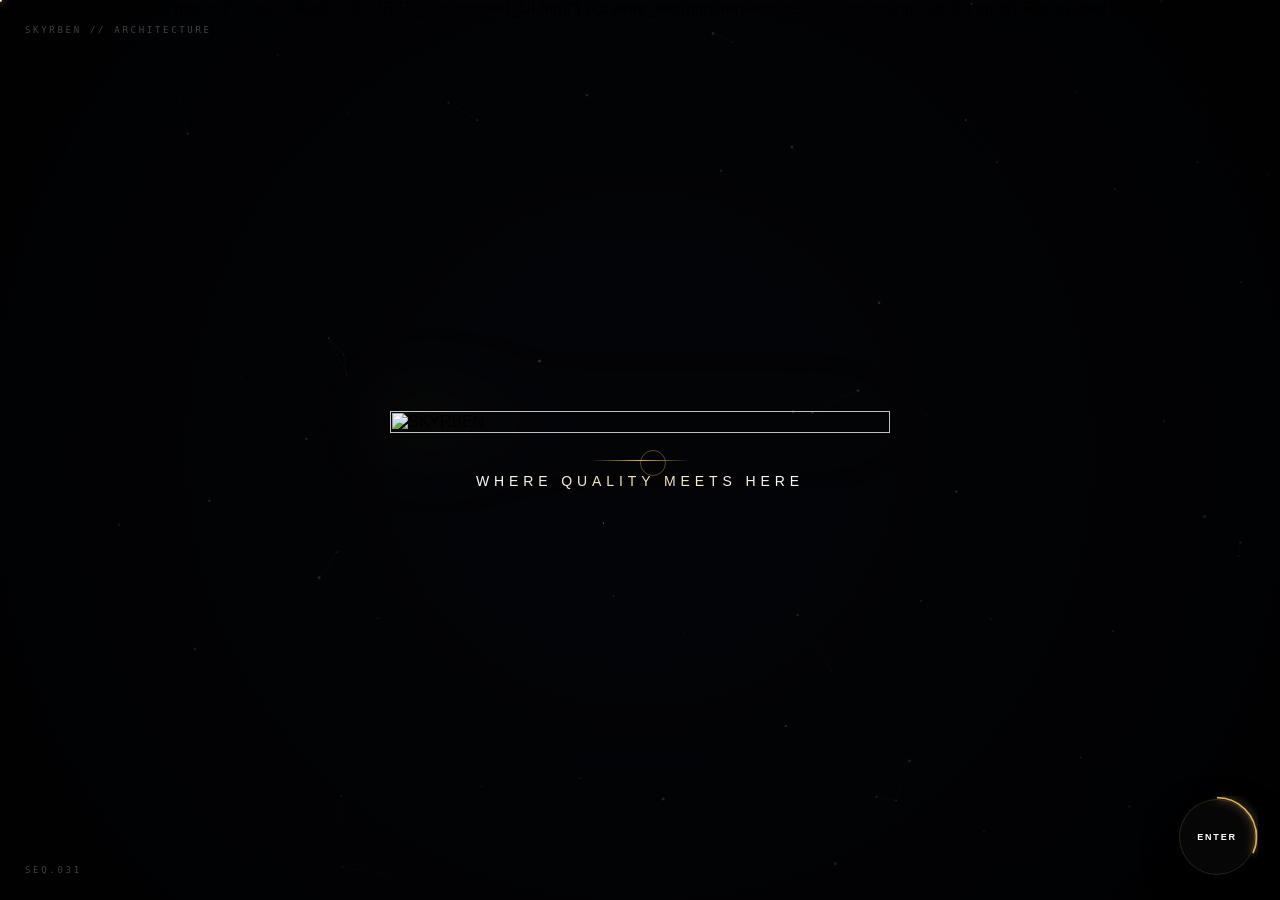
==== main.html @ 9f937b43 "Rename index.html to main.html" ====
from pathlib import Path

html = r'''<!DOCTYPE html>
<html lang="en">
<head>
<meta charset="UTF-8">
<meta name="viewport" content="width=device-width, initial-scale=1.0, viewport-fit=cover">
<title>SKYRBEN — Luxury Architecture</title>
<style>
:root {
  --bg: #030407;
  --gold: #d9ad58;
  --gold-glow: rgba(217, 173, 88, 0.35);
  --glass: rgba(255, 255, 255, 0.025);
  --border: rgba(217, 173, 88, 0.18);
  --safe-b: max(25px, env(safe-area-inset-bottom));
  --safe-r: max(25px, env(safe-area-inset-right));
}

* { box-sizing: border-box; margin: 0; padding: 0; }

html, body {
  width: 100%; height: 100%;
  overflow: hidden;
  background: var(--bg);
  font-family: 'Inter', -apple-system, sans-serif;
  user-select: none;
  -webkit-user-select: none;
}

@media (pointer: fine) {
  body { cursor: none; }
}

/* Background Atmosphere */
#canvas {
  position: absolute; inset: 0; z-index: 0;
  width: 100%; height: 100%;
}
#vignette {
  position: absolute; inset: 0; z-index: 1;
  background: radial-gradient(circle at 50% 50%, transparent 20%, #000 120%);
  pointer-events: none;
}

/* Main UI Center Stage */
#ui {
  position: absolute; inset: 0; z-index: 10;
  display: flex; flex-direction: column;
  align-items: center; justify-content: center;
  perspective: 1000px;
  padding: 20px;
}

.brand {
  display: flex; flex-direction: column; align-items: center;
  transform-style: preserve-3d;
  width: 100%; max-width: 800px;
}

#logo {
  width: min(75vw, 500px);
  opacity: 0;
  transform: translateZ(-80px) scale(0.92);
  filter: blur(12px) drop-shadow(0 0 30px var(--gold-glow));
  transition: all 1.4s cubic-bezier(0.16, 1, 0.3, 1);
  pointer-events: none;
}
#logo.active {
  opacity: 1; transform: translateZ(0) scale(1);
  filter: blur(0px) drop-shadow(0 0 45px var(--gold-glow));
}
#logo img { width: 100%; height: auto; display: block; }

.motto-box {
  margin-top: clamp(20px, 3vh, 30px);
  text-align: center;
}
#line {
  width: 0%; height: 1px;
  background: linear-gradient(90deg, transparent, var(--gold), transparent);
  margin: 0 auto 12px;
  transition: width 1.2s cubic-bezier(0.16, 1, 0.3, 1) 0.3s;
}
#line.active { width: 100px; }

#motto {
  font-size: clamp(10px, 1.3vw, 14px);
  letter-spacing: 0.35em;
  color: #fff; font-weight: 500; text-transform: uppercase;
  opacity: 0; transform: translateY(15px);
  transition: all 1s cubic-bezier(0.2, 0.8, 0.2, 1) 0.4s;
  background: linear-gradient(90deg, #fff, #f6dfaa, #fff);
  -webkit-background-clip: text; -webkit-text-fill-color: transparent;
}
#motto.active { opacity: 1; transform: translateY(0); }

/* Clean Floating Right-Corner ENTER Button */
.enter-btn {
  position: absolute; bottom: var(--safe-b); right: var(--safe-r);
  z-index: 20;
  width: clamp(65px, 8vw, 76px);
  height: clamp(65px, 8vw, 76px);
  border-radius: 50%;
  background: var(--glass);
  border: 1px solid var(--border);
  backdrop-filter: blur(10px);
  -webkit-backdrop-filter: blur(10px);
  display: flex; align-items: center; justify-content: center;
  color: #fff; font-size: 9px; font-weight: 700; letter-spacing: 0.2em;
  box-shadow: 0 15px 35px rgba(0,0,0,0.6);
  opacity: 0; animation: fadeIn 0.8s ease 0.8s forwards;
  outline: none; cursor: pointer;
  transition: transform 0.3s cubic-bezier(0.2, 0.8, 0.2, 1), background 0.3s, border-color 0.3s, box-shadow 0.3s;
}
@keyframes fadeIn { to { opacity: 1; } }

.enter-btn:hover, .enter-btn:focus-visible {
  background: rgba(217, 173, 88, 0.12);
  border-color: var(--gold);
  box-shadow: 0 0 30px var(--gold-glow), inset 0 0 15px rgba(217,173,88,0.15);
}

/* Progress Indicator Ring */
.progress-svg {
  position: absolute; inset: -4px;
  width: calc(100% + 8px); height: calc(100% + 8px);
  pointer-events: none; transform: rotate(-90deg);
}
.progress-svg circle {
  fill: none; stroke: var(--gold); stroke-width: 1.5;
  stroke-dasharray: 230; stroke-dashoffset: 230;
  transition: stroke-dashoffset 0.1s linear;
  filter: drop-shadow(0 0 4px var(--gold));
}

/* Minimal HUD */
.hud {
  position: absolute; color: rgba(255,255,255,0.25);
  font-size: 9px; letter-spacing: 0.3em; font-family: monospace;
  z-index: 20; pointer-events: none;
}
.hud.tl { top: max(25px, env(safe-area-inset-top)); left: max(25px, env(safe-area-inset-left)); }
.hud.bl { bottom: var(--safe-b); left: max(25px, env(safe-area-inset-left)); }

@media (max-width: 600px) {
  .hud { display: none; }
}

/* Custom Interactive Cursor */
#cursor-dot, #cursor-ring {
  position: fixed; top: 0; left: 0;
  pointer-events: none; z-index: 9999;
  transform: translate(-50%, -50%); display: none;
}
@media (pointer: fine) {
  #cursor-dot, #cursor-ring { display: block; }
}
#cursor-dot {
  width: 4px; height: 4px; background: #f6dfaa;
  border-radius: 50%; box-shadow: 0 0 8px #f6dfaa;
}
#cursor-ring {
  width: 26px; height: 26px; border: 1px solid rgba(217,173,88,0.4);
  border-radius: 50%; transition: width 0.2s, height 0.2s, background 0.2s, border-color 0.2s;
}

/* Smooth Shutter Transition */
#shutter {
  position: fixed; inset: 0; z-index: 9000; background: #000;
  transform-origin: top; transition: transform 0.6s cubic-bezier(0.8, 0, 0.2, 1);
}
#shutter.open { transform: scaleY(0); }
#shutter.close { transform-origin: bottom; transform: scaleY(1); transition: transform 0.4s cubic-bezier(0.8, 0, 0.2, 1); }
</style>
</head>
<body>

<div id="shutter"></div>
<canvas id="canvas"></canvas>
<div id="vignette"></div>

<div class="hud tl">SKYRBEN // ARCHITECTURE</div>
<div class="hud bl" id="timer">SEQ.00</div>

<div id="ui">
  <div class="brand" id="brand">
    <div id="logo">
      <img src="https://i.ibb.co/21DM8HM8/Chat-GPT-Image-Jul-3-2026-02-13-07-PM.png" alt="SKYRBEN">
    </div>
    <div class="motto-box">
      <div id="line"></div>
      <div id="motto">WHERE QUALITY MEETS HERE</div>
    </div>
  </div>
</div>

<button class="enter-btn" id="btn" aria-label="Enter Website">
  <svg class="progress-svg" viewBox="0 0 76 76">
    <circle cx="38" cy="38" r="36.5" id="ring"></circle>
  </svg>
  ENTER
</button>

<div id="cursor-dot"></div>
<div id="cursor-ring"></div>

<script>
(() => {
  "use strict";

  const URL = "https://sites.google.com/view/skyrbenconstruction-1";
  const DURATION = 3500;

  const canvas = document.getElementById('canvas');
  const ctx = canvas.getContext('2d');
  const shutter = document.getElementById('shutter');
  const logo = document.getElementById('logo');
  const motto = document.getElementById('motto');
  const line = document.getElementById('line');
  const btn = document.getElementById('btn');
  const ring = document.getElementById('ring');
  const timer = document.getElementById('timer');
  const dot = document.getElementById('cursor-dot');
  const cursorRing = document.getElementById('cursor-ring');
  const brand = document.getElementById('brand');

  let W, H, mx = window.innerWidth / 2, my = window.innerHeight / 2;
  let rx = mx, ry = my, exiting = false, start = null;
  const isFine = window.matchMedia('(pointer: fine)').matches;

  function resize() {
    W = window.innerWidth;
    H = window.innerHeight;
    canvas.width = W * window.devicePixelRatio;
    canvas.height = H * window.devicePixelRatio;
    ctx.scale(window.devicePixelRatio, window.devicePixelRatio);
  }
  window.addEventListener('resize', resize);
  resize();

  // Initialize reveal sequence
  setTimeout(() => {
    shutter.classList.add('open');
    logo.classList.add('active');
    motto.classList.add('active');
    line.classList.add('active');
    start = performance.now();
    requestAnimationFrame(loop);
  }, 100);

  // Network particles
  const count = Math.min(Math.floor((window.innerWidth * window.innerHeight) / 14000), 70);
  const pts = Array.from({ length: count }, () => ({
    x: Math.random() * W, y: Math.random() * H,
    vx: (Math.random() - 0.5) * 0.35, vy: (Math.random() - 0.5) * 0.35,
    r: Math.random() * 1.2 + 0.4
  }));

  function draw() {
    ctx.clearRect(0, 0, W, H);
    ctx.lineWidth = 0.5;

    for (let i = 0; i < pts.length; i++) {
      let p = pts[i];
      p.x += p.vx; p.y += p.vy;
      if (p.x < 0 || p.x > W) p.vx *= -1;
      if (p.y < 0 || p.y > H) p.vy *= -1;

      let dx = mx - p.x, dy = my - p.y, dist = Math.sqrt(dx*dx + dy*dy);
      if (dist < 130 && isFine) {
        p.x -= dx * 0.012; p.y -= dy * 0.012;
      }

      ctx.beginPath();
      ctx.arc(p.x, p.y, p.r, 0, Math.PI * 2);
      ctx.fillStyle = `rgba(217, 173, 88, ${dist < 130 ? 0.75 : 0.25})`;
      ctx.fill();

      for (let j = i + 1; j < pts.length; j++) {
        let p2 = pts[j], lDist = Math.hypot(p.x - p2.x, p.y - p2.y);
        if (lDist < 105) {
          ctx.beginPath(); ctx.moveTo(p.x, p.y); ctx.lineTo(p2.x, p2.y);
          ctx.strokeStyle = `rgba(100, 150, 180, ${(1 - lDist/105) * 0.18})`;
          ctx.stroke();
        }
      }
    }
  }

  // Input tracking
  if (isFine) {
    window.addEventListener('mousemove', e => {
      mx = e.clientX; my = e.clientY;
      dot.style.transform = `translate(${mx}px, ${my}px)`;
      brand.style.transform = `rotateX(${-(my/H - 0.5)*10}deg) rotateY(${(mx/W - 0.5)*10}deg)`;
    });

    btn.addEventListener('mousemove', e => {
      const rect = btn.getBoundingClientRect();
      const x = e.clientX - rect.left - rect.width / 2;
      const y = e.clientY - rect.top - rect.height / 2;
      btn.style.transform = `translate(${x * 0.3}px, ${y * 0.3}px)`;
      cursorRing.style.width = '60px'; cursorRing.style.height = '60px';
      cursorRing.style.borderColor = 'transparent';
      cursorRing.style.backgroundColor = 'rgba(217,173,88,0.06)';
    });

    btn.addEventListener('mouseleave', () => {
      btn.style.transform = `translate(0px, 0px)`;
      cursorRing.style.width = '26px'; cursorRing.style.height = '26px';
      cursorRing.style.borderColor = 'rgba(217,173,88,0.4)';
      cursorRing.style.backgroundColor = 'transparent';
    });
  }

  // Universal Triggers (Keyboard / Console / Click)
  window.addEventListener('keydown', e => { if (e.key === 'Enter' || e.key === ' ') redirect(); });
  window.addEventListener('gamepadconnected', () => {
    setInterval(() => {
      const gp = navigator.getGamepads()[0];
      if (gp && gp.buttons.some(b => b.pressed)) redirect();
    }, 100);
  });

  function redirect() {
    if (exiting) return;
    exiting = true;
    shutter.classList.remove('open');
    shutter.classList.add('close');
    setTimeout(() => { window.location.href = URL; }, 400);
  }

  btn.addEventListener('click', redirect);

  function loop(now) {
    if (exiting) return;
    draw();

    if (isFine) {
      rx += (mx - rx) * 0.15; ry += (my - ry) * 0.15;
      cursorRing.style.transform = `translate(${rx}px, ${ry}px)`;
    }

    let progress = Math.min((now - start) / DURATION, 1);
    ring.style.strokeDashoffset = 230 - (230 * progress);
    timer.innerText = `SEQ.0${Math.floor(progress * 100).toString().padStart(2, '0')}`;

    if (progress >= 1) redirect();
    else requestAnimationFrame(loop);
  }
})();
</script>
</body>
</html>'''

out = Path("SKYRBEN_Streamlined_UI.html")
out.write_text(html.replace('\xa0', ' '), encoding="utf-8")
print(f"File created successfully: {out.resolve()}")
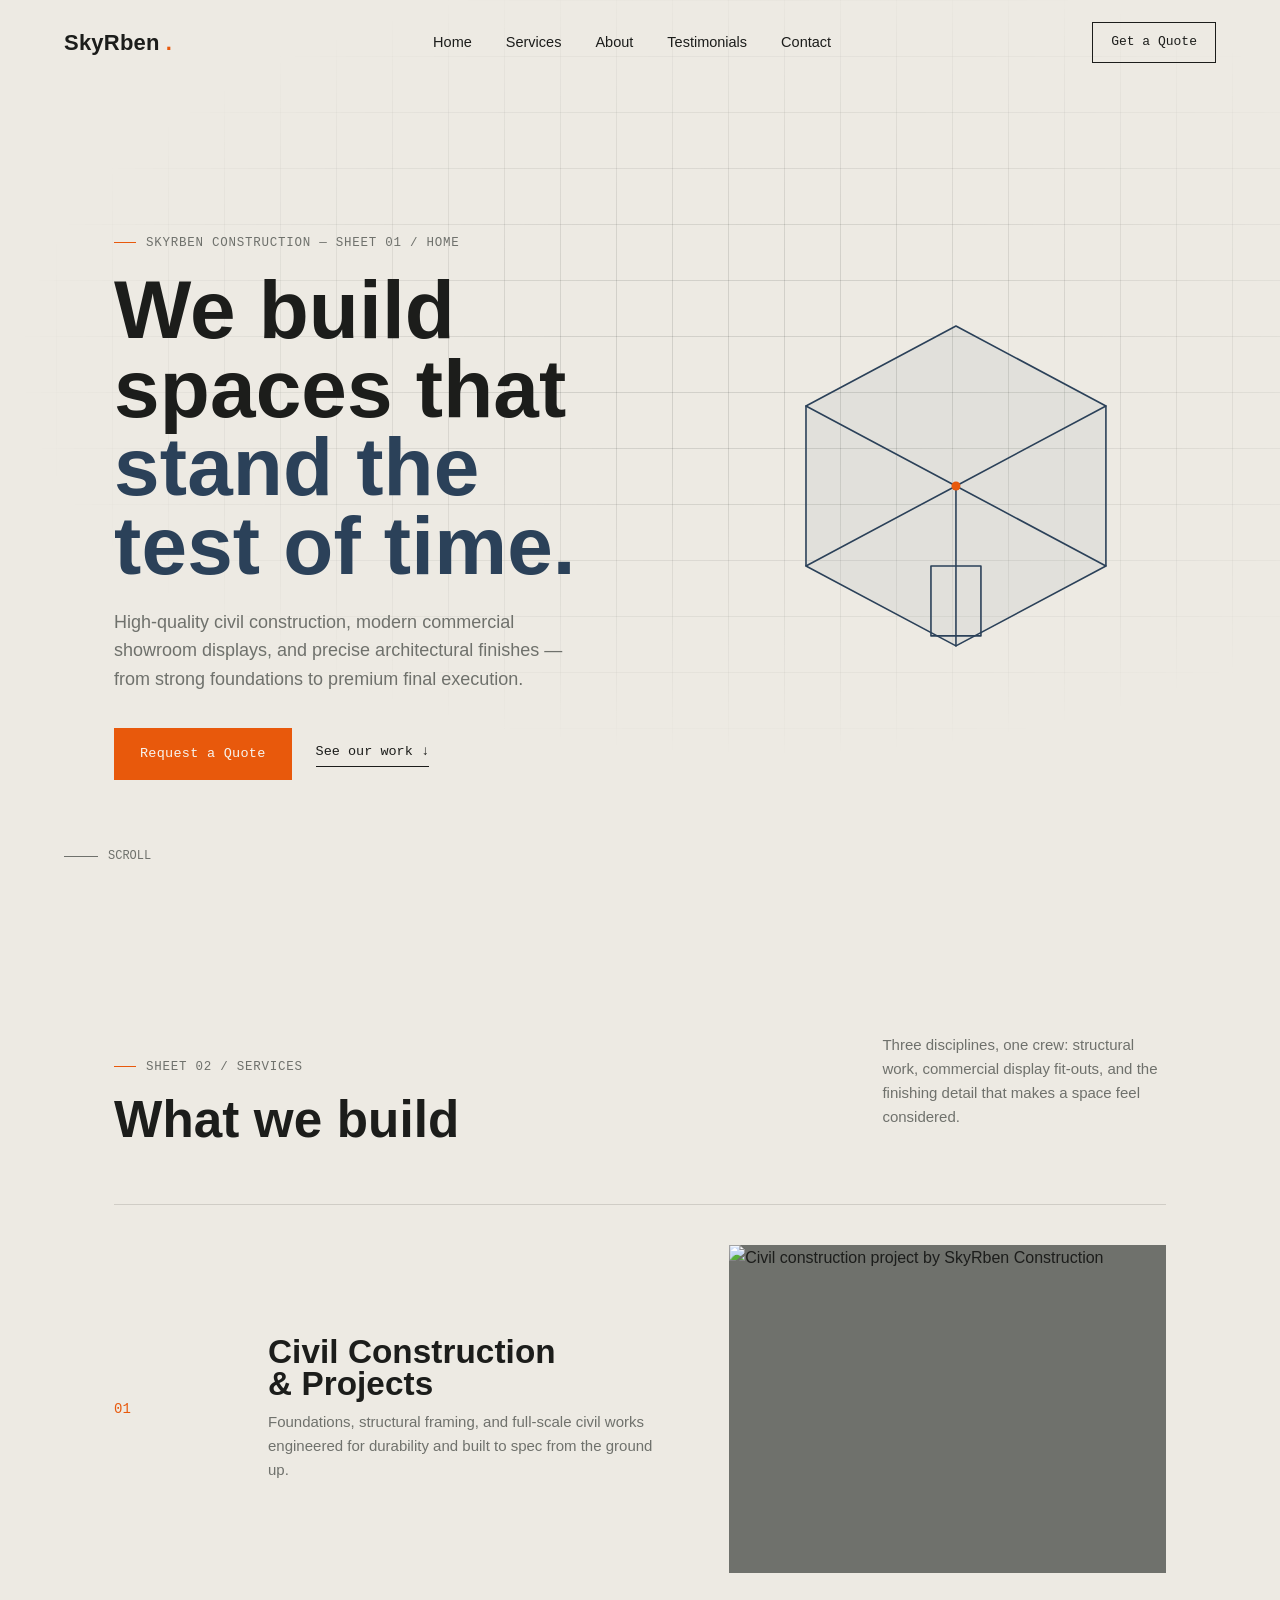
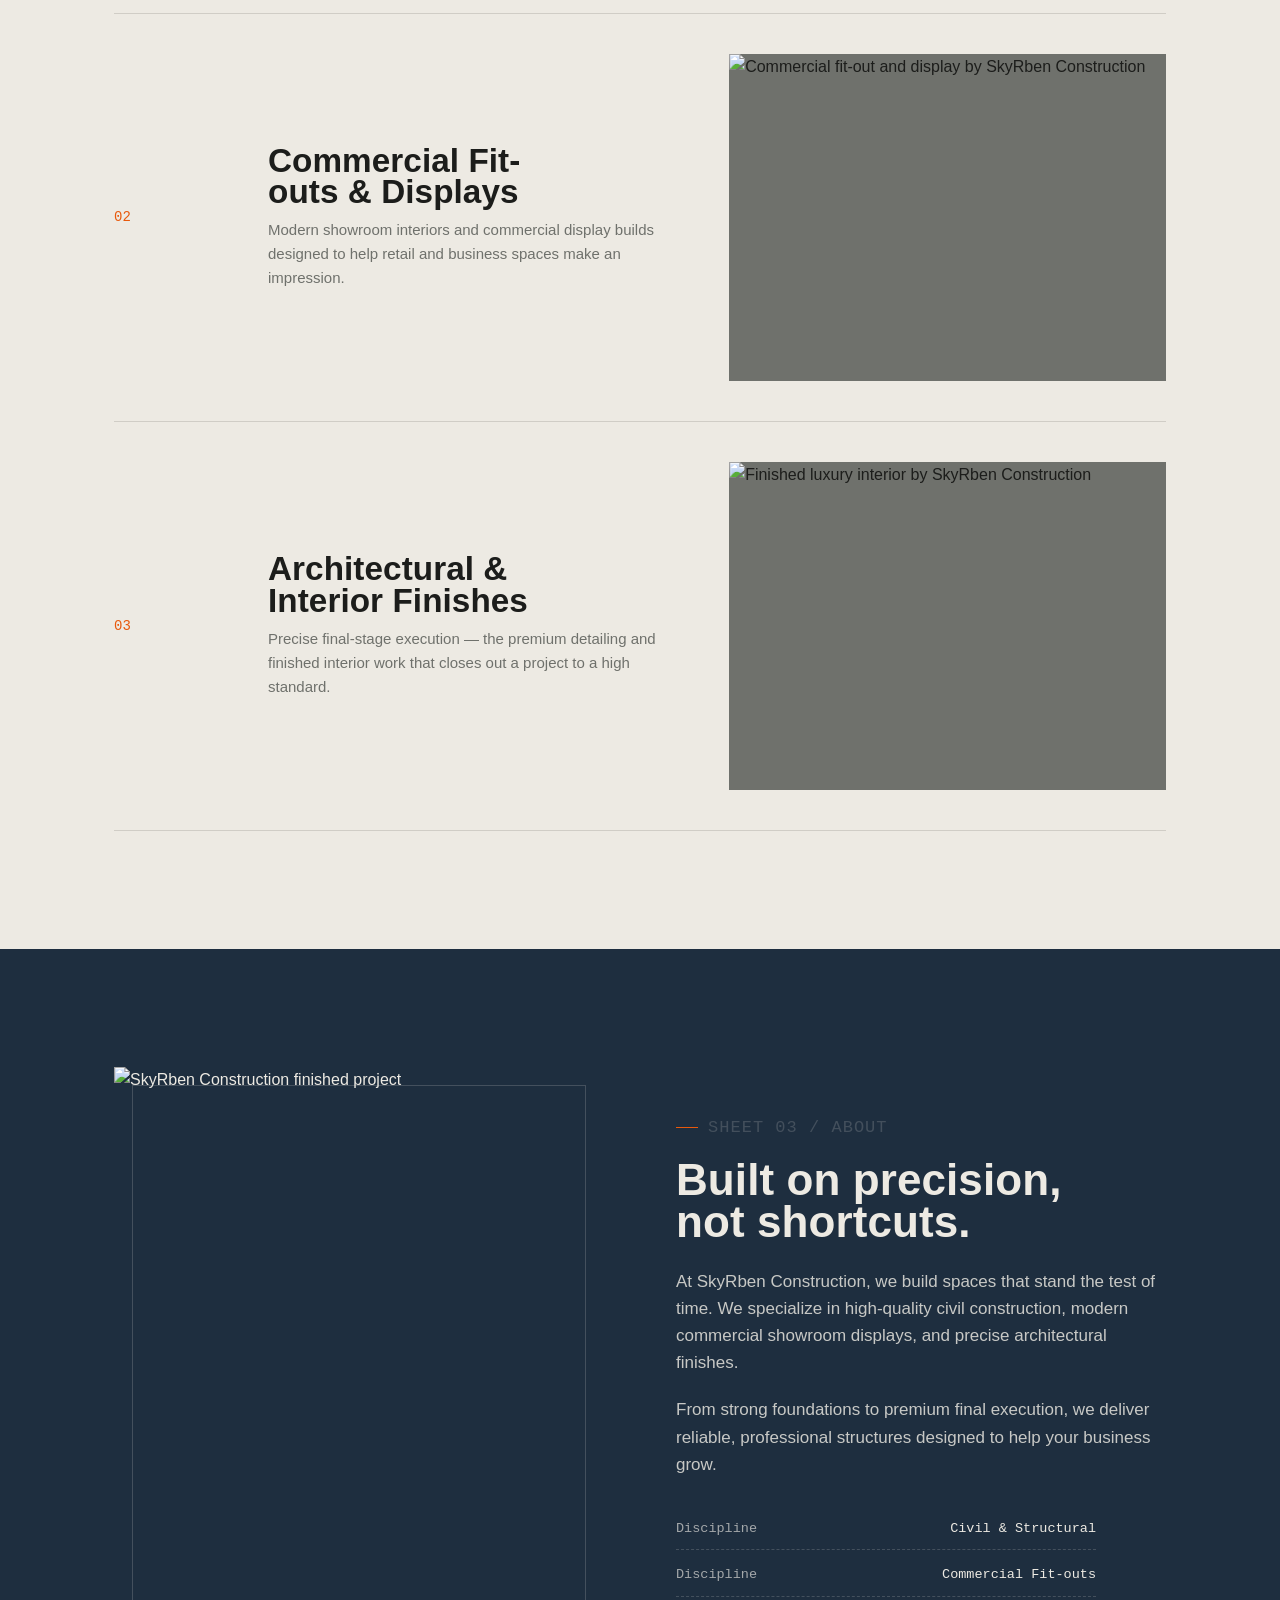
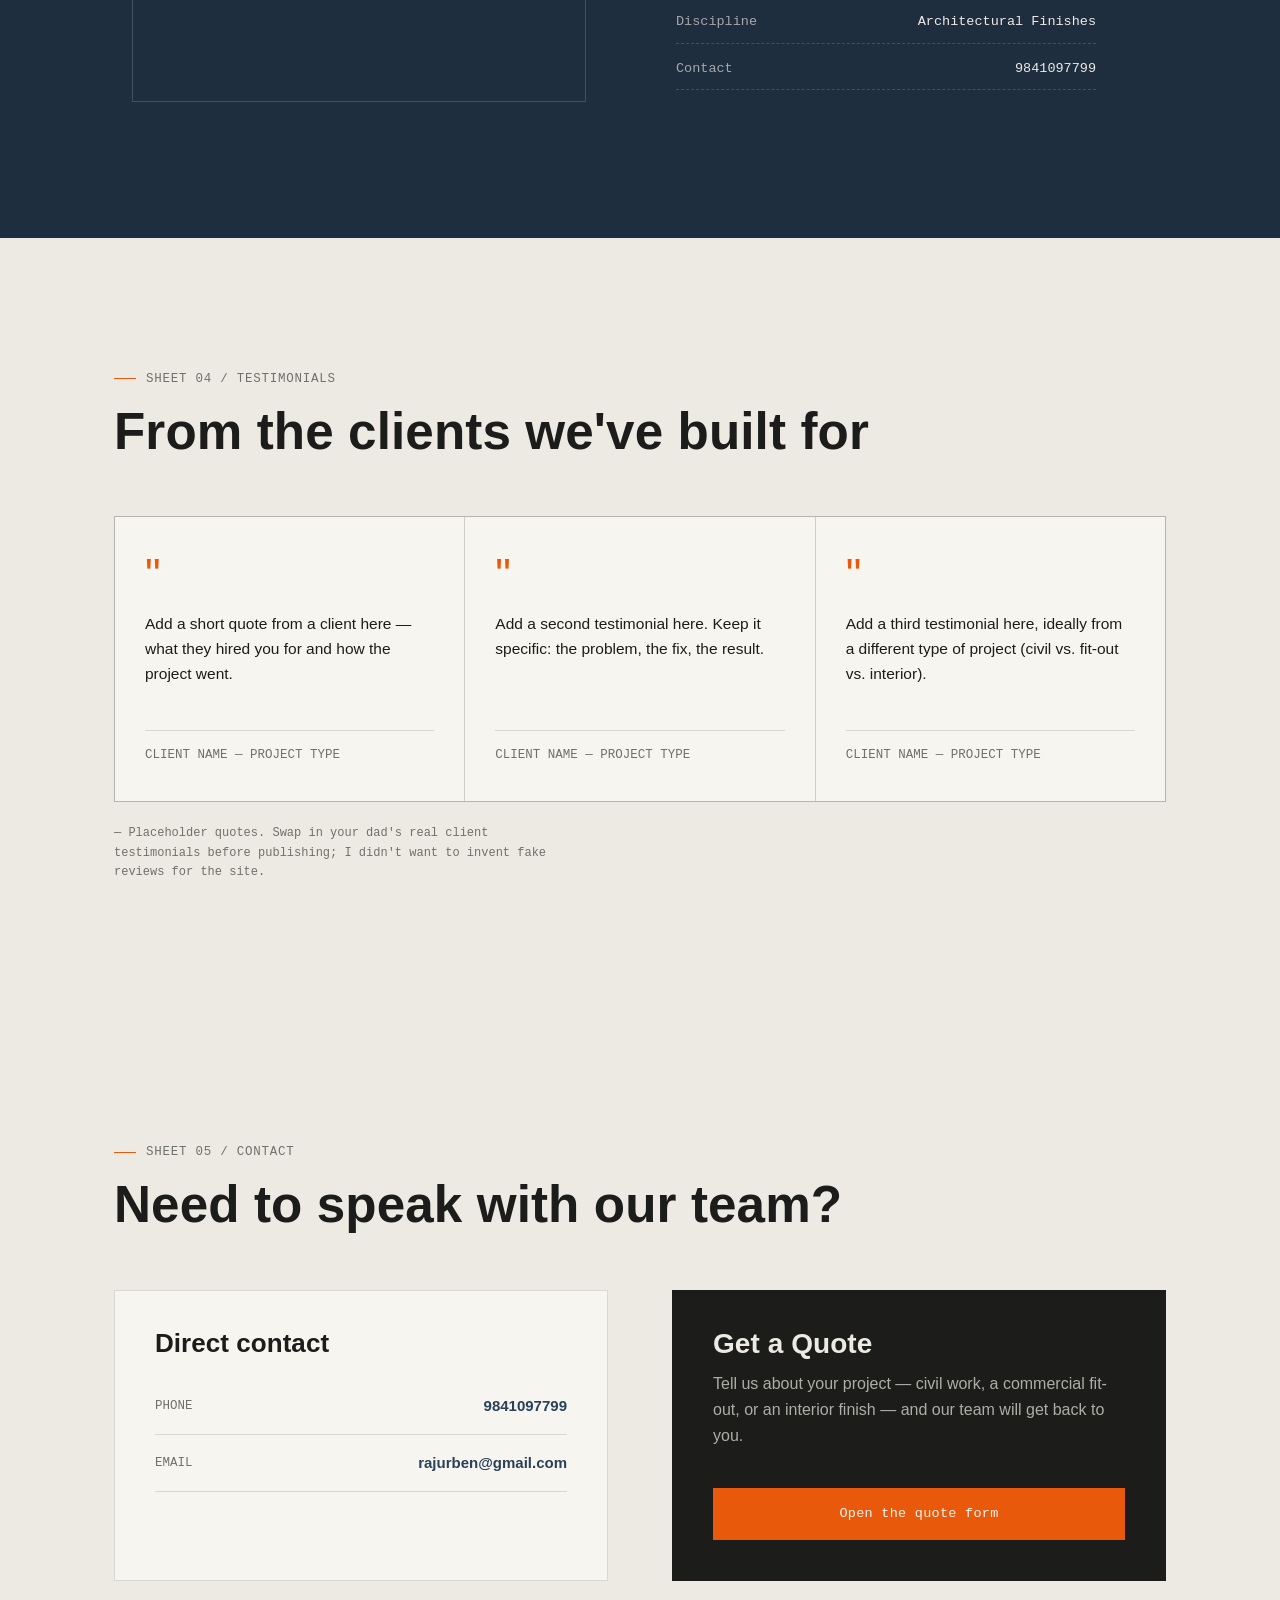
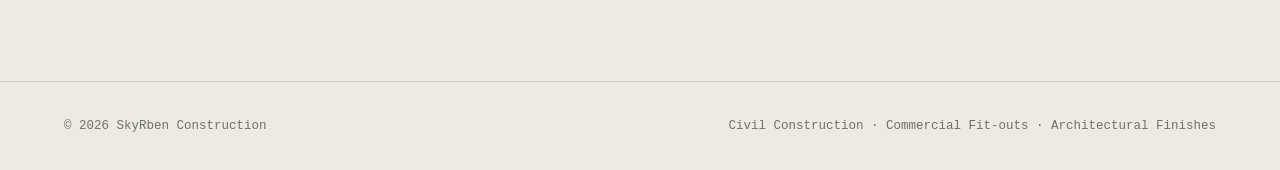
==== commit 533ddc21: "Add files via upload" ====
--- a/main.html
+++ b/main.html
@@ -1,359 +1,192 @@
-from pathlib import Path
-
-html = r'''<!DOCTYPE html>
-<html lang="en">
-<head>
-<meta charset="UTF-8">
-<meta name="viewport" content="width=device-width, initial-scale=1.0, viewport-fit=cover">
-<title>SKYRBEN — Luxury Architecture</title>
-<style>
-:root {
-  --bg: #030407;
-  --gold: #d9ad58;
-  --gold-glow: rgba(217, 173, 88, 0.35);
-  --glass: rgba(255, 255, 255, 0.025);
-  --border: rgba(217, 173, 88, 0.18);
-  --safe-b: max(25px, env(safe-area-inset-bottom));
-  --safe-r: max(25px, env(safe-area-inset-right));
-}
-
-* { box-sizing: border-box; margin: 0; padding: 0; }
-
-html, body {
-  width: 100%; height: 100%;
-  overflow: hidden;
-  background: var(--bg);
-  font-family: 'Inter', -apple-system, sans-serif;
-  user-select: none;
-  -webkit-user-select: none;
-}
-
-@media (pointer: fine) {
-  body { cursor: none; }
-}
-
-/* Background Atmosphere */
-#canvas {
-  position: absolute; inset: 0; z-index: 0;
-  width: 100%; height: 100%;
-}
-#vignette {
-  position: absolute; inset: 0; z-index: 1;
-  background: radial-gradient(circle at 50% 50%, transparent 20%, #000 120%);
-  pointer-events: none;
-}
-
-/* Main UI Center Stage */
-#ui {
-  position: absolute; inset: 0; z-index: 10;
-  display: flex; flex-direction: column;
-  align-items: center; justify-content: center;
-  perspective: 1000px;
-  padding: 20px;
-}
-
-.brand {
-  display: flex; flex-direction: column; align-items: center;
-  transform-style: preserve-3d;
-  width: 100%; max-width: 800px;
-}
-
-#logo {
-  width: min(75vw, 500px);
-  opacity: 0;
-  transform: translateZ(-80px) scale(0.92);
-  filter: blur(12px) drop-shadow(0 0 30px var(--gold-glow));
-  transition: all 1.4s cubic-bezier(0.16, 1, 0.3, 1);
-  pointer-events: none;
-}
-#logo.active {
-  opacity: 1; transform: translateZ(0) scale(1);
-  filter: blur(0px) drop-shadow(0 0 45px var(--gold-glow));
-}
-#logo img { width: 100%; height: auto; display: block; }
-
-.motto-box {
-  margin-top: clamp(20px, 3vh, 30px);
-  text-align: center;
-}
-#line {
-  width: 0%; height: 1px;
-  background: linear-gradient(90deg, transparent, var(--gold), transparent);
-  margin: 0 auto 12px;
-  transition: width 1.2s cubic-bezier(0.16, 1, 0.3, 1) 0.3s;
-}
-#line.active { width: 100px; }
-
-#motto {
-  font-size: clamp(10px, 1.3vw, 14px);
-  letter-spacing: 0.35em;
-  color: #fff; font-weight: 500; text-transform: uppercase;
-  opacity: 0; transform: translateY(15px);
-  transition: all 1s cubic-bezier(0.2, 0.8, 0.2, 1) 0.4s;
-  background: linear-gradient(90deg, #fff, #f6dfaa, #fff);
-  -webkit-background-clip: text; -webkit-text-fill-color: transparent;
-}
-#motto.active { opacity: 1; transform: translateY(0); }
-
-/* Clean Floating Right-Corner ENTER Button */
-.enter-btn {
-  position: absolute; bottom: var(--safe-b); right: var(--safe-r);
-  z-index: 20;
-  width: clamp(65px, 8vw, 76px);
-  height: clamp(65px, 8vw, 76px);
-  border-radius: 50%;
-  background: var(--glass);
-  border: 1px solid var(--border);
-  backdrop-filter: blur(10px);
-  -webkit-backdrop-filter: blur(10px);
-  display: flex; align-items: center; justify-content: center;
-  color: #fff; font-size: 9px; font-weight: 700; letter-spacing: 0.2em;
-  box-shadow: 0 15px 35px rgba(0,0,0,0.6);
-  opacity: 0; animation: fadeIn 0.8s ease 0.8s forwards;
-  outline: none; cursor: pointer;
-  transition: transform 0.3s cubic-bezier(0.2, 0.8, 0.2, 1), background 0.3s, border-color 0.3s, box-shadow 0.3s;
-}
-@keyframes fadeIn { to { opacity: 1; } }
-
-.enter-btn:hover, .enter-btn:focus-visible {
-  background: rgba(217, 173, 88, 0.12);
-  border-color: var(--gold);
-  box-shadow: 0 0 30px var(--gold-glow), inset 0 0 15px rgba(217,173,88,0.15);
-}
-
-/* Progress Indicator Ring */
-.progress-svg {
-  position: absolute; inset: -4px;
-  width: calc(100% + 8px); height: calc(100% + 8px);
-  pointer-events: none; transform: rotate(-90deg);
-}
-.progress-svg circle {
-  fill: none; stroke: var(--gold); stroke-width: 1.5;
-  stroke-dasharray: 230; stroke-dashoffset: 230;
-  transition: stroke-dashoffset 0.1s linear;
-  filter: drop-shadow(0 0 4px var(--gold));
-}
-
-/* Minimal HUD */
-.hud {
-  position: absolute; color: rgba(255,255,255,0.25);
-  font-size: 9px; letter-spacing: 0.3em; font-family: monospace;
-  z-index: 20; pointer-events: none;
-}
-.hud.tl { top: max(25px, env(safe-area-inset-top)); left: max(25px, env(safe-area-inset-left)); }
-.hud.bl { bottom: var(--safe-b); left: max(25px, env(safe-area-inset-left)); }
-
-@media (max-width: 600px) {
-  .hud { display: none; }
-}
-
-/* Custom Interactive Cursor */
-#cursor-dot, #cursor-ring {
-  position: fixed; top: 0; left: 0;
-  pointer-events: none; z-index: 9999;
-  transform: translate(-50%, -50%); display: none;
-}
-@media (pointer: fine) {
-  #cursor-dot, #cursor-ring { display: block; }
-}
-#cursor-dot {
-  width: 4px; height: 4px; background: #f6dfaa;
-  border-radius: 50%; box-shadow: 0 0 8px #f6dfaa;
-}
-#cursor-ring {
-  width: 26px; height: 26px; border: 1px solid rgba(217,173,88,0.4);
-  border-radius: 50%; transition: width 0.2s, height 0.2s, background 0.2s, border-color 0.2s;
-}
-
-/* Smooth Shutter Transition */
-#shutter {
-  position: fixed; inset: 0; z-index: 9000; background: #000;
-  transform-origin: top; transition: transform 0.6s cubic-bezier(0.8, 0, 0.2, 1);
-}
-#shutter.open { transform: scaleY(0); }
-#shutter.close { transform-origin: bottom; transform: scaleY(1); transition: transform 0.4s cubic-bezier(0.8, 0, 0.2, 1); }
-</style>
-</head>
-<body>
-
-<div id="shutter"></div>
-<canvas id="canvas"></canvas>
-<div id="vignette"></div>
-
-<div class="hud tl">SKYRBEN // ARCHITECTURE</div>
-<div class="hud bl" id="timer">SEQ.00</div>
-
-<div id="ui">
-  <div class="brand" id="brand">
-    <div id="logo">
-      <img src="https://i.ibb.co/21DM8HM8/Chat-GPT-Image-Jul-3-2026-02-13-07-PM.png" alt="SKYRBEN">
-    </div>
-    <div class="motto-box">
-      <div id="line"></div>
-      <div id="motto">WHERE QUALITY MEETS HERE</div>
-    </div>
-  </div>
-</div>
-
-<button class="enter-btn" id="btn" aria-label="Enter Website">
-  <svg class="progress-svg" viewBox="0 0 76 76">
-    <circle cx="38" cy="38" r="36.5" id="ring"></circle>
-  </svg>
-  ENTER
-</button>
-
-<div id="cursor-dot"></div>
-<div id="cursor-ring"></div>
-
-<script>
-(() => {
-  "use strict";
-
-  const URL = "https://sites.google.com/view/skyrbenconstruction-1";
-  const DURATION = 3500;
-
-  const canvas = document.getElementById('canvas');
-  const ctx = canvas.getContext('2d');
-  const shutter = document.getElementById('shutter');
-  const logo = document.getElementById('logo');
-  const motto = document.getElementById('motto');
-  const line = document.getElementById('line');
-  const btn = document.getElementById('btn');
-  const ring = document.getElementById('ring');
-  const timer = document.getElementById('timer');
-  const dot = document.getElementById('cursor-dot');
-  const cursorRing = document.getElementById('cursor-ring');
-  const brand = document.getElementById('brand');
-
-  let W, H, mx = window.innerWidth / 2, my = window.innerHeight / 2;
-  let rx = mx, ry = my, exiting = false, start = null;
-  const isFine = window.matchMedia('(pointer: fine)').matches;
-
-  function resize() {
-    W = window.innerWidth;
-    H = window.innerHeight;
-    canvas.width = W * window.devicePixelRatio;
-    canvas.height = H * window.devicePixelRatio;
-    ctx.scale(window.devicePixelRatio, window.devicePixelRatio);
-  }
-  window.addEventListener('resize', resize);
-  resize();
-
-  // Initialize reveal sequence
-  setTimeout(() => {
-    shutter.classList.add('open');
-    logo.classList.add('active');
-    motto.classList.add('active');
-    line.classList.add('active');
-    start = performance.now();
-    requestAnimationFrame(loop);
-  }, 100);
-
-  // Network particles
-  const count = Math.min(Math.floor((window.innerWidth * window.innerHeight) / 14000), 70);
-  const pts = Array.from({ length: count }, () => ({
-    x: Math.random() * W, y: Math.random() * H,
-    vx: (Math.random() - 0.5) * 0.35, vy: (Math.random() - 0.5) * 0.35,
-    r: Math.random() * 1.2 + 0.4
-  }));
-
-  function draw() {
-    ctx.clearRect(0, 0, W, H);
-    ctx.lineWidth = 0.5;
-
-    for (let i = 0; i < pts.length; i++) {
-      let p = pts[i];
-      p.x += p.vx; p.y += p.vy;
-      if (p.x < 0 || p.x > W) p.vx *= -1;
-      if (p.y < 0 || p.y > H) p.vy *= -1;
-
-      let dx = mx - p.x, dy = my - p.y, dist = Math.sqrt(dx*dx + dy*dy);
-      if (dist < 130 && isFine) {
-        p.x -= dx * 0.012; p.y -= dy * 0.012;
-      }
-
-      ctx.beginPath();
-      ctx.arc(p.x, p.y, p.r, 0, Math.PI * 2);
-      ctx.fillStyle = `rgba(217, 173, 88, ${dist < 130 ? 0.75 : 0.25})`;
-      ctx.fill();
-
-      for (let j = i + 1; j < pts.length; j++) {
-        let p2 = pts[j], lDist = Math.hypot(p.x - p2.x, p.y - p2.y);
-        if (lDist < 105) {
-          ctx.beginPath(); ctx.moveTo(p.x, p.y); ctx.lineTo(p2.x, p2.y);
-          ctx.strokeStyle = `rgba(100, 150, 180, ${(1 - lDist/105) * 0.18})`;
-          ctx.stroke();
-        }
-      }
-    }
-  }
-
-  // Input tracking
-  if (isFine) {
-    window.addEventListener('mousemove', e => {
-      mx = e.clientX; my = e.clientY;
-      dot.style.transform = `translate(${mx}px, ${my}px)`;
-      brand.style.transform = `rotateX(${-(my/H - 0.5)*10}deg) rotateY(${(mx/W - 0.5)*10}deg)`;
-    });
-
-    btn.addEventListener('mousemove', e => {
-      const rect = btn.getBoundingClientRect();
-      const x = e.clientX - rect.left - rect.width / 2;
-      const y = e.clientY - rect.top - rect.height / 2;
-      btn.style.transform = `translate(${x * 0.3}px, ${y * 0.3}px)`;
-      cursorRing.style.width = '60px'; cursorRing.style.height = '60px';
-      cursorRing.style.borderColor = 'transparent';
-      cursorRing.style.backgroundColor = 'rgba(217,173,88,0.06)';
-    });
-
-    btn.addEventListener('mouseleave', () => {
-      btn.style.transform = `translate(0px, 0px)`;
-      cursorRing.style.width = '26px'; cursorRing.style.height = '26px';
-      cursorRing.style.borderColor = 'rgba(217,173,88,0.4)';
-      cursorRing.style.backgroundColor = 'transparent';
-    });
-  }
-
-  // Universal Triggers (Keyboard / Console / Click)
-  window.addEventListener('keydown', e => { if (e.key === 'Enter' || e.key === ' ') redirect(); });
-  window.addEventListener('gamepadconnected', () => {
-    setInterval(() => {
-      const gp = navigator.getGamepads()[0];
-      if (gp && gp.buttons.some(b => b.pressed)) redirect();
-    }, 100);
-  });
-
-  function redirect() {
-    if (exiting) return;
-    exiting = true;
-    shutter.classList.remove('open');
-    shutter.classList.add('close');
-    setTimeout(() => { window.location.href = URL; }, 400);
-  }
-
-  btn.addEventListener('click', redirect);
-
-  function loop(now) {
-    if (exiting) return;
-    draw();
-
-    if (isFine) {
-      rx += (mx - rx) * 0.15; ry += (my - ry) * 0.15;
-      cursorRing.style.transform = `translate(${rx}px, ${ry}px)`;
-    }
-
-    let progress = Math.min((now - start) / DURATION, 1);
-    ring.style.strokeDashoffset = 230 - (230 * progress);
-    timer.innerText = `SEQ.0${Math.floor(progress * 100).toString().padStart(2, '0')}`;
-
-    if (progress >= 1) redirect();
-    else requestAnimationFrame(loop);
-  }
-})();
-</script>
-</body>
-</html>'''
-
-out = Path("SKYRBEN_Streamlined_UI.html")
-out.write_text(html.replace('\xa0', ' '), encoding="utf-8")
-print(f"File created successfully: {out.resolve()}")
+<!DOCTYPE html>
+<html lang="en">
+<head>
+<meta charset="UTF-8">
+<meta name="viewport" content="width=device-width, initial-scale=1.0">
+<title>SkyRben Construction — Civil Construction &amp; Commercial Fit-outs</title>
+<meta name="description" content="SkyRben Construction builds high-quality civil structures, commercial showroom displays, and precise architectural finishes.">
+<link rel="stylesheet" href="style.css">
+</head>
+<body>
+
+<nav class="site-nav" id="siteNav">
+  <a href="#top" class="logo">SkyRben<span>.</span></a>
+  <ul class="nav-links">
+    <li><a href="#home">Home</a></li>
+    <li><a href="#services">Services</a></li>
+    <li><a href="#about">About</a></li>
+    <li><a href="#testimonials">Testimonials</a></li>
+    <li><a href="#contact">Contact</a></li>
+  </ul>
+  <a class="nav-cta" href="https://docs.google.com/forms/d/e/1FAIpQLScRnYhCP3lC_vAjjUwZS1Ka2fleGNAhYuy3SaA54hUdFF1YMQ/viewform?usp=publish-editor" target="_blank" rel="noopener">Get a Quote</a>
+</nav>
+
+<main id="top">
+
+  <!-- HERO -->
+  <section class="hero" id="home">
+    <div class="hero-grid"></div>
+    <div class="container hero-inner">
+      <div>
+        <p class="sheet-label">SKYRBEN CONSTRUCTION — SHEET 01 / HOME</p>
+        <h1>We build spaces that <em>stand the test of time.</em></h1>
+        <p class="lede">High-quality civil construction, modern commercial showroom displays, and precise architectural finishes — from strong foundations to premium final execution.</p>
+        <div class="hero-actions">
+          <a class="btn-primary" href="https://docs.google.com/forms/d/e/1FAIpQLScRnYhCP3lC_vAjjUwZS1Ka2fleGNAhYuy3SaA54hUdFF1YMQ/viewform?usp=publish-editor" target="_blank" rel="noopener">Request a Quote</a>
+          <a class="btn-text" href="#services">See our work ↓</a>
+        </div>
+      </div>
+
+      <!-- signature animated moment: a structure that draws itself in -->
+      <div class="hero-drawing" id="heroDrawing">
+        <svg viewBox="0 0 420 460" xmlns="http://www.w3.org/2000/svg">
+          <polygon class="draw-fill" points="60,300 60,140 210,60 360,140 360,300 210,380" />
+          <polygon class="draw-path" id="p1" points="60,300 60,140 210,60 360,140 360,300 210,380" />
+          <polyline class="draw-path" id="p2" points="60,140 210,220 360,140" />
+          <line class="draw-path" id="p3" x1="210" y1="220" x2="210" y2="380" />
+          <line class="draw-path" id="p4" x1="60" y1="300" x2="210" y2="220" />
+          <line class="draw-path" id="p5" x1="360" y1="300" x2="210" y2="220" />
+          <rect class="draw-path" id="p6" x="185" y="300" width="50" height="70" />
+          <circle class="accent-dot" cx="210" cy="220" r="4.5" />
+        </svg>
+      </div>
+    </div>
+    <div class="scroll-cue"><span class="line"></span> SCROLL</div>
+  </section>
+
+  <!-- SERVICES -->
+  <section class="section-pad" id="services">
+    <div class="container">
+      <div class="section-head reveal">
+        <div>
+          <p class="sheet-label">SHEET 02 / SERVICES</p>
+          <h2>What we build</h2>
+        </div>
+        <p class="head-note">Three disciplines, one crew: structural work, commercial display fit-outs, and the finishing detail that makes a space feel considered.</p>
+      </div>
+
+      <div class="services-list">
+        <div class="service-row reveal">
+          <span class="num">01</span>
+          <div>
+            <h3>Civil Construction &amp; Projects</h3>
+            <p>Foundations, structural framing, and full-scale civil works engineered for durability and built to spec from the ground up.</p>
+          </div>
+          <div class="thumb">
+            <img src="https://lh3.googleusercontent.com/sitesv/[base64]w1280" alt="Civil construction project by SkyRben Construction" loading="lazy">
+          </div>
+        </div>
+
+        <div class="service-row reveal">
+          <span class="num">02</span>
+          <div>
+            <h3>Commercial Fit-outs &amp; Displays</h3>
+            <p>Modern showroom interiors and commercial display builds designed to help retail and business spaces make an impression.</p>
+          </div>
+          <div class="thumb">
+            <img src="https://lh3.googleusercontent.com/sitesv/[base64]w1280" alt="Commercial fit-out and display by SkyRben Construction" loading="lazy">
+          </div>
+        </div>
+
+        <div class="service-row reveal">
+          <span class="num">03</span>
+          <div>
+            <h3>Architectural &amp; Interior Finishes</h3>
+            <p>Precise final-stage execution — the premium detailing and finished interior work that closes out a project to a high standard.</p>
+          </div>
+          <div class="thumb">
+            <img src="https://lh3.googleusercontent.com/sitesv/[base64]w1280" alt="Finished luxury interior by SkyRben Construction" loading="lazy">
+          </div>
+        </div>
+      </div>
+    </div>
+  </section>
+
+  <!-- ABOUT -->
+  <section class="section-pad on-dark" id="about">
+    <div class="container about-grid">
+      <div class="about-figure reveal">
+        <img src="https://lh3.googleusercontent.com/sitesv/[base64]w1280" alt="SkyRben Construction finished project" loading="lazy">
+        <div class="frame"></div>
+      </div>
+      <div class="about-copy reveal">
+        <p class="sheet-label">SHEET 03 / ABOUT</p>
+        <h2 style="color:var(--concrete); font-size:clamp(30px,3.6vw,44px); margin-bottom:24px;">Built on precision, not shortcuts.</h2>
+        <p>At SkyRben Construction, we build spaces that stand the test of time. We specialize in high-quality civil construction, modern commercial showroom displays, and precise architectural finishes.</p>
+        <p>From strong foundations to premium final execution, we deliver reliable, professional structures designed to help your business grow.</p>
+        <div class="spec-list">
+          <div><span>Discipline</span><span>Civil &amp; Structural</span></div>
+          <div><span>Discipline</span><span>Commercial Fit-outs</span></div>
+          <div><span>Discipline</span><span>Architectural Finishes</span></div>
+          <div><span>Contact</span><span>9841097799</span></div>
+        </div>
+      </div>
+    </div>
+  </section>
+
+  <!-- TESTIMONIALS -->
+  <section class="section-pad" id="testimonials">
+    <div class="container">
+      <div class="section-head reveal">
+        <div>
+          <p class="sheet-label">SHEET 04 / TESTIMONIALS</p>
+          <h2>From the clients we've built for</h2>
+        </div>
+      </div>
+      <div class="testi-track reveal">
+        <div class="testi-card">
+          <span class="quote-mark">"</span>
+          <p class="quote">Add a short quote from a client here — what they hired you for and how the project went.</p>
+          <div class="who">CLIENT NAME — PROJECT TYPE</div>
+        </div>
+        <div class="testi-card">
+          <span class="quote-mark">"</span>
+          <p class="quote">Add a second testimonial here. Keep it specific: the problem, the fix, the result.</p>
+          <div class="who">CLIENT NAME — PROJECT TYPE</div>
+        </div>
+        <div class="testi-card">
+          <span class="quote-mark">"</span>
+          <p class="quote">Add a third testimonial here, ideally from a different type of project (civil vs. fit-out vs. interior).</p>
+          <div class="who">CLIENT NAME — PROJECT TYPE</div>
+        </div>
+      </div>
+      <p class="testi-note">— Placeholder quotes. Swap in your dad's real client testimonials before publishing; I didn't want to invent fake reviews for the site.</p>
+    </div>
+  </section>
+
+  <!-- CONTACT -->
+  <section class="section-pad" id="contact" style="padding-bottom:100px;">
+    <div class="container">
+      <div class="section-head reveal">
+        <div>
+          <p class="sheet-label">SHEET 05 / CONTACT</p>
+          <h2>Need to speak with our team?</h2>
+        </div>
+      </div>
+      <div class="contact-grid reveal">
+        <div class="contact-card">
+          <h3>Direct contact</h3>
+          <div class="contact-row"><span class="label">PHONE</span><a href="tel:+919841097799">9841097799</a></div>
+          <div class="contact-row"><span class="label">EMAIL</span><a href="mailto:rajurben@gmail.com">rajurben@gmail.com</a></div>
+        </div>
+        <div class="contact-cta">
+          <div>
+            <h3>Get a Quote</h3>
+            <p>Tell us about your project — civil work, a commercial fit-out, or an interior finish — and our team will get back to you.</p>
+          </div>
+          <a class="btn-primary" style="margin-top:24px; text-align:center;" href="https://docs.google.com/forms/d/e/1FAIpQLScRnYhCP3lC_vAjjUwZS1Ka2fleGNAhYuy3SaA54hUdFF1YMQ/viewform?usp=publish-editor" target="_blank" rel="noopener">Open the quote form</a>
+        </div>
+      </div>
+    </div>
+  </section>
+
+</main>
+
+<footer>
+  <span>© <span id="year"></span> SkyRben Construction</span>
+  <span>Civil Construction · Commercial Fit-outs · Architectural Finishes</span>
+</footer>
+
+<script src="script.js"></script>
+</body>
+</html>
--- a/style.css
+++ b/style.css
@@ -0,0 +1,471 @@
+/* ============================================================
+   SkyRben Construction — Design Tokens
+   Concept: architectural blueprint / structural drafting.
+   ============================================================ */
+
+@import url('https://fonts.googleapis.com/css2?family=Big+Shoulders+Display:wght@600;700;800&family=IBM+Plex+Sans:wght@400;500;600&family=IBM+Plex+Mono:wght@400;500&display=swap');
+
+:root {
+  --ink: #1c1d1b;
+  --concrete: #edeae3;
+  --paper: #f7f5f0;
+  --blueprint: #2b4159;
+  --blueprint-deep: #1e2e3f;
+  --steel: #6f716c;
+  --signal: #e8590c;
+  --line: rgba(28, 29, 27, 0.14);
+  --line-on-dark: rgba(237, 234, 227, 0.18);
+
+  --display: 'Big Shoulders Display', sans-serif;
+  --body: 'IBM Plex Sans', sans-serif;
+  --mono: 'IBM Plex Mono', monospace;
+
+  --max: 1180px;
+  --gutter: clamp(20px, 5vw, 64px);
+}
+
+* { box-sizing: border-box; }
+html { scroll-behavior: smooth; }
+
+@media (prefers-reduced-motion: reduce) {
+  html { scroll-behavior: auto; }
+  *, *::before, *::after {
+    animation-duration: 0.01ms !important;
+    animation-iteration-count: 1 !important;
+    transition-duration: 0.01ms !important;
+    scroll-behavior: auto !important;
+  }
+}
+
+body {
+  margin: 0;
+  background: var(--concrete);
+  color: var(--ink);
+  font-family: var(--body);
+  font-size: 16px;
+  line-height: 1.6;
+  -webkit-font-smoothing: antialiased;
+}
+
+h1, h2, h3 {
+  font-family: var(--display);
+  font-weight: 700;
+  line-height: 0.96;
+  letter-spacing: 0.002em;
+  margin: 0;
+  text-wrap: balance;
+}
+
+p { max-width: 62ch; }
+
+a { color: inherit; }
+
+img { max-width: 100%; display: block; }
+
+.container {
+  max-width: var(--max);
+  margin: 0 auto;
+  padding-left: var(--gutter);
+  padding-right: var(--gutter);
+}
+
+/* -------- sheet label (blueprint sheet-number convention) -------- */
+.sheet-label {
+  font-family: var(--mono);
+  font-size: 12.5px;
+  letter-spacing: 0.06em;
+  color: var(--steel);
+  display: flex;
+  align-items: center;
+  gap: 10px;
+  margin-bottom: 18px;
+}
+.sheet-label::before {
+  content: '';
+  width: 22px;
+  height: 1px;
+  background: var(--signal);
+}
+.on-dark .sheet-label { color: var(--line-on-dark); }
+.on-dark .sheet-label::before { background: var(--signal); }
+
+/* -------- nav -------- */
+.site-nav {
+  position: fixed;
+  top: 0; left: 0; right: 0;
+  z-index: 100;
+  display: flex;
+  align-items: center;
+  justify-content: space-between;
+  padding: 22px var(--gutter);
+  transition: padding 0.35s ease, background 0.35s ease, box-shadow 0.35s ease;
+}
+.site-nav.scrolled {
+  padding: 13px var(--gutter);
+  background: rgba(247, 245, 240, 0.88);
+  backdrop-filter: blur(10px);
+  box-shadow: 0 1px 0 var(--line);
+}
+.logo {
+  font-family: var(--display);
+  font-weight: 800;
+  font-size: 22px;
+  letter-spacing: 0.01em;
+  text-decoration: none;
+  color: var(--ink);
+  display: flex;
+  align-items: baseline;
+  gap: 6px;
+}
+.logo span { color: var(--signal); }
+.nav-links {
+  display: flex;
+  gap: 34px;
+  list-style: none;
+  margin: 0; padding: 0;
+  font-size: 14.5px;
+}
+.nav-links a {
+  text-decoration: none;
+  color: var(--ink);
+  position: relative;
+  padding-bottom: 3px;
+}
+.nav-links a::after {
+  content: '';
+  position: absolute;
+  left: 0; bottom: 0;
+  width: 0; height: 1.5px;
+  background: var(--signal);
+  transition: width 0.25s ease;
+}
+.nav-links a:hover::after { width: 100%; }
+.nav-cta {
+  font-family: var(--mono);
+  font-size: 13px;
+  border: 1px solid var(--ink);
+  padding: 9px 18px;
+  text-decoration: none;
+  color: var(--ink);
+  transition: background 0.25s ease, color 0.25s ease;
+}
+.nav-cta:hover { background: var(--ink); color: var(--concrete); }
+.nav-toggle { display: none; }
+
+/* -------- hero -------- */
+.hero {
+  position: relative;
+  min-height: 100svh;
+  display: flex;
+  align-items: center;
+  padding-top: 100px;
+  overflow: hidden;
+  background: var(--concrete);
+}
+.hero-grid {
+  position: absolute;
+  inset: 0;
+  background-image:
+    linear-gradient(var(--line) 1px, transparent 1px),
+    linear-gradient(90deg, var(--line) 1px, transparent 1px);
+  background-size: 56px 56px;
+  mask-image: radial-gradient(ellipse 80% 60% at 60% 40%, black 20%, transparent 75%);
+  opacity: 0.9;
+}
+.hero-inner {
+  position: relative;
+  z-index: 2;
+  display: grid;
+  grid-template-columns: 1.15fr 0.85fr;
+  gap: var(--gutter);
+  align-items: center;
+  width: 100%;
+}
+.hero h1 {
+  font-size: clamp(46px, 6.4vw, 92px);
+  color: var(--ink);
+}
+.hero h1 em {
+  font-style: normal;
+  color: var(--blueprint);
+}
+.hero .lede {
+  font-size: 18px;
+  color: var(--steel);
+  margin-top: 22px;
+  max-width: 46ch;
+}
+.hero-actions {
+  margin-top: 34px;
+  display: flex;
+  align-items: center;
+  gap: 24px;
+  flex-wrap: wrap;
+}
+.btn-primary {
+  font-family: var(--mono);
+  font-size: 13.5px;
+  letter-spacing: 0.02em;
+  background: var(--signal);
+  color: var(--paper);
+  border: none;
+  padding: 15px 26px;
+  text-decoration: none;
+  display: inline-block;
+  transition: transform 0.2s ease, box-shadow 0.2s ease;
+}
+.btn-primary:hover { transform: translateY(-2px); box-shadow: 0 8px 20px rgba(232,89,12,0.28); }
+.btn-text {
+  font-family: var(--mono);
+  font-size: 13.5px;
+  text-decoration: none;
+  border-bottom: 1px solid var(--ink);
+  padding-bottom: 3px;
+}
+
+/* -------- hero drawing (signature animated moment) -------- */
+.hero-drawing {
+  position: relative;
+  z-index: 2;
+}
+.hero-drawing svg { width: 100%; height: auto; }
+.draw-path {
+  fill: none;
+  stroke: var(--blueprint);
+  stroke-width: 1.6;
+  stroke-linejoin: round;
+  stroke-linecap: round;
+  stroke-dasharray: 1;
+  stroke-dashoffset: 1;
+}
+.draw-fill {
+  fill: var(--blueprint);
+  opacity: 0;
+  transition: opacity 1s ease 1.1s;
+}
+.hero-drawing.is-drawn .draw-fill { opacity: 0.06; }
+.hero-drawing .accent-dot {
+  fill: var(--signal);
+  opacity: 0;
+  transition: opacity 0.4s ease 1.3s;
+}
+.hero-drawing.is-drawn .accent-dot { opacity: 1; }
+
+.scroll-cue {
+  position: absolute;
+  bottom: 34px;
+  left: var(--gutter);
+  z-index: 2;
+  display: flex;
+  align-items: center;
+  gap: 10px;
+  font-family: var(--mono);
+  font-size: 12px;
+  color: var(--steel);
+}
+.scroll-cue .line {
+  width: 34px; height: 1px;
+  background: var(--steel);
+  position: relative;
+  overflow: hidden;
+}
+.scroll-cue .line::after {
+  content: '';
+  position: absolute;
+  inset: 0;
+  background: var(--signal);
+  transform: translateX(-100%);
+  animation: cue 2.2s ease-in-out infinite;
+}
+@keyframes cue { 50% { transform: translateX(0); } 100% { transform: translateX(100%); } }
+
+/* -------- reveal system -------- */
+.reveal {
+  opacity: 0;
+  transform: translateY(22px);
+  transition: opacity 0.7s cubic-bezier(.2,.7,.2,1), transform 0.7s cubic-bezier(.2,.7,.2,1);
+}
+.reveal.is-visible { opacity: 1; transform: translateY(0); }
+.reveal-stagger.is-visible { transition-delay: var(--d, 0ms); }
+
+/* -------- section shell -------- */
+section { position: relative; }
+.section-pad { padding: 118px 0; }
+.on-dark { background: var(--blueprint-deep); color: var(--concrete); }
+.on-dark .steel-text { color: var(--line-on-dark); }
+.section-head {
+  display: flex;
+  justify-content: space-between;
+  align-items: flex-end;
+  gap: 40px;
+  margin-bottom: 60px;
+  flex-wrap: wrap;
+}
+.section-head h2 {
+  font-size: clamp(32px, 4vw, 52px);
+}
+.section-head .head-note {
+  font-size: 15px;
+  color: var(--steel);
+  max-width: 34ch;
+}
+.on-dark .section-head .head-note { color: rgba(237,234,227,0.7); }
+
+/* -------- services -------- */
+.services-list { border-top: 1px solid var(--line); }
+.service-row {
+  display: grid;
+  grid-template-columns: 90px 1fr 1.1fr;
+  gap: var(--gutter);
+  align-items: center;
+  padding: 40px 0;
+  border-bottom: 1px solid var(--line);
+}
+.service-row .num {
+  font-family: var(--mono);
+  font-size: 14px;
+  color: var(--signal);
+}
+.service-row h3 {
+  font-size: clamp(24px, 2.6vw, 34px);
+  font-weight: 700;
+}
+.service-row p { color: var(--steel); font-size: 15px; margin: 10px 0 0; }
+.service-row .thumb {
+  aspect-ratio: 4/3;
+  overflow: hidden;
+  background: var(--steel);
+}
+.service-row .thumb img {
+  width: 100%; height: 100%; object-fit: cover;
+  transition: transform 0.6s ease;
+}
+.service-row:hover .thumb img { transform: scale(1.05); }
+
+/* -------- about -------- */
+.about-grid {
+  display: grid;
+  grid-template-columns: 1fr 1fr;
+  gap: 72px;
+  align-items: center;
+}
+.about-figure {
+  position: relative;
+  aspect-ratio: 3/4;
+  overflow: hidden;
+}
+.about-figure img { width: 100%; height: 100%; object-fit: cover; }
+.about-figure .frame {
+  position: absolute;
+  inset: 18px;
+  border: 1px solid var(--line-on-dark);
+  pointer-events: none;
+}
+.about-copy p { color: rgba(237,234,227,0.82); font-size: 17px; }
+.about-copy p + p { margin-top: 20px; }
+.spec-list {
+  margin-top: 40px;
+  display: grid;
+  gap: 14px;
+  font-family: var(--mono);
+  font-size: 13.5px;
+  color: rgba(237,234,227,0.65);
+}
+.spec-list div { display: flex; justify-content: space-between; border-bottom: 1px dashed var(--line-on-dark); padding-bottom: 10px; max-width: 420px; }
+.spec-list span:last-child { color: var(--concrete); }
+
+/* -------- testimonials -------- */
+.testi-track {
+  display: grid;
+  grid-template-columns: repeat(3, 1fr);
+  gap: 1px;
+  background: var(--line);
+  border: 1px solid var(--line);
+}
+.testi-card {
+  background: var(--paper);
+  padding: 36px 30px;
+}
+.testi-card .quote-mark {
+  font-family: var(--display);
+  font-size: 44px;
+  color: var(--signal);
+  line-height: 1;
+  display: block;
+  margin-bottom: 12px;
+}
+.testi-card p.quote { font-size: 15.5px; color: var(--ink); min-height: 96px; }
+.testi-card .who {
+  margin-top: 22px;
+  font-family: var(--mono);
+  font-size: 12.5px;
+  color: var(--steel);
+  border-top: 1px solid var(--line);
+  padding-top: 14px;
+}
+.testi-note {
+  margin-top: 22px;
+  font-family: var(--mono);
+  font-size: 12px;
+  color: var(--steel);
+}
+
+/* -------- contact -------- */
+.contact-grid {
+  display: grid;
+  grid-template-columns: 1fr 1fr;
+  gap: var(--gutter);
+}
+.contact-card {
+  border: 1px solid var(--line);
+  padding: 40px;
+  background: var(--paper);
+}
+.contact-card h3 { font-size: 26px; margin-bottom: 22px; }
+.contact-row {
+  display: flex;
+  justify-content: space-between;
+  align-items: center;
+  padding: 16px 0;
+  border-bottom: 1px solid var(--line);
+  font-size: 15px;
+}
+.contact-row a { text-decoration: none; color: var(--blueprint); font-weight: 600; }
+.contact-row .label { font-family: var(--mono); font-size: 12.5px; color: var(--steel); }
+.contact-cta {
+  height: 100%;
+  border: 1px solid var(--ink);
+  padding: 40px;
+  display: flex;
+  flex-direction: column;
+  justify-content: space-between;
+  background: var(--ink);
+  color: var(--concrete);
+}
+.contact-cta h3 { font-size: 28px; }
+.contact-cta p { color: rgba(237,234,227,0.7); margin-top: 14px; }
+
+/* -------- footer -------- */
+footer {
+  border-top: 1px solid var(--line);
+  padding: 34px var(--gutter);
+  display: flex;
+  justify-content: space-between;
+  align-items: center;
+  font-family: var(--mono);
+  font-size: 12.5px;
+  color: var(--steel);
+  flex-wrap: wrap;
+  gap: 12px;
+}
+
+/* -------- responsive -------- */
+@media (max-width: 900px) {
+  .nav-links { display: none; }
+  .hero-inner { grid-template-columns: 1fr; }
+  .hero-drawing { order: -1; max-width: 320px; }
+  .about-grid, .contact-grid { grid-template-columns: 1fr; }
+  .service-row { grid-template-columns: 1fr; }
+  .service-row .thumb { order: -1; }
+  .testi-track { grid-template-columns: 1fr; }
+}
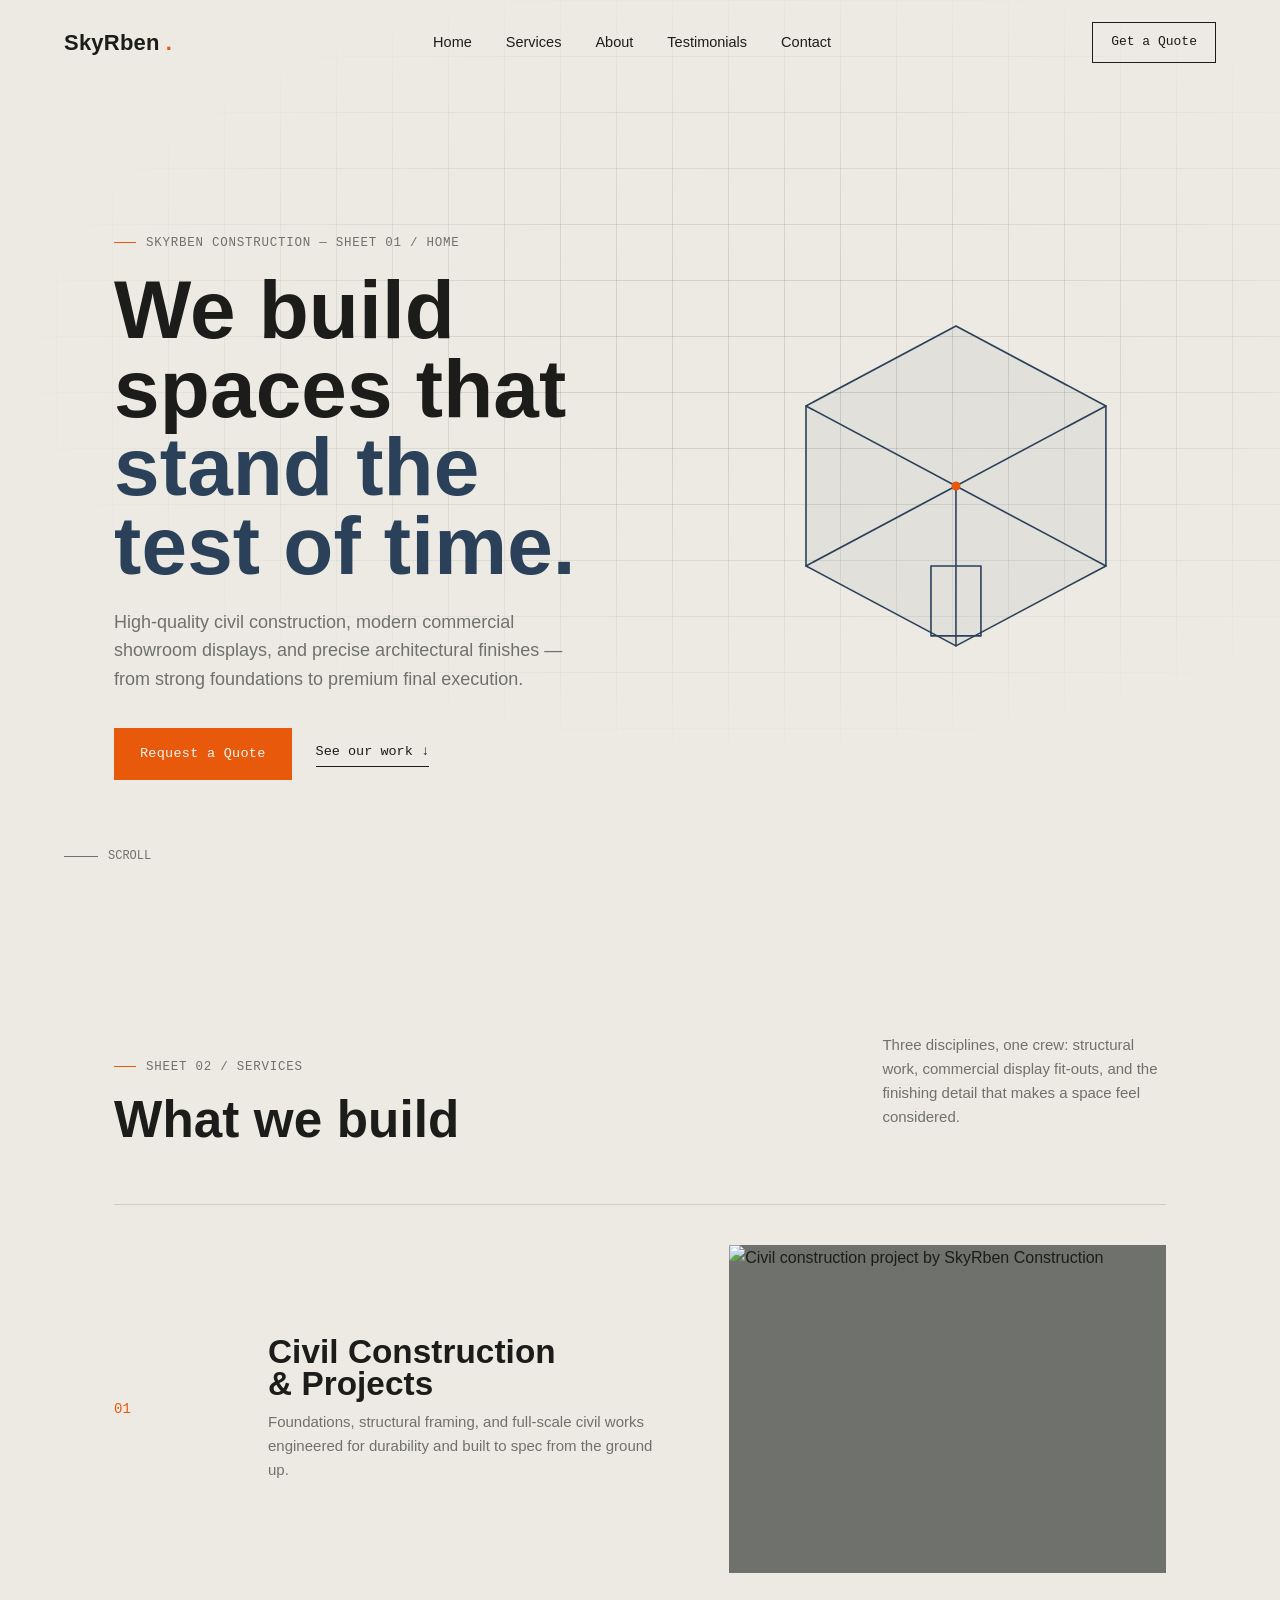
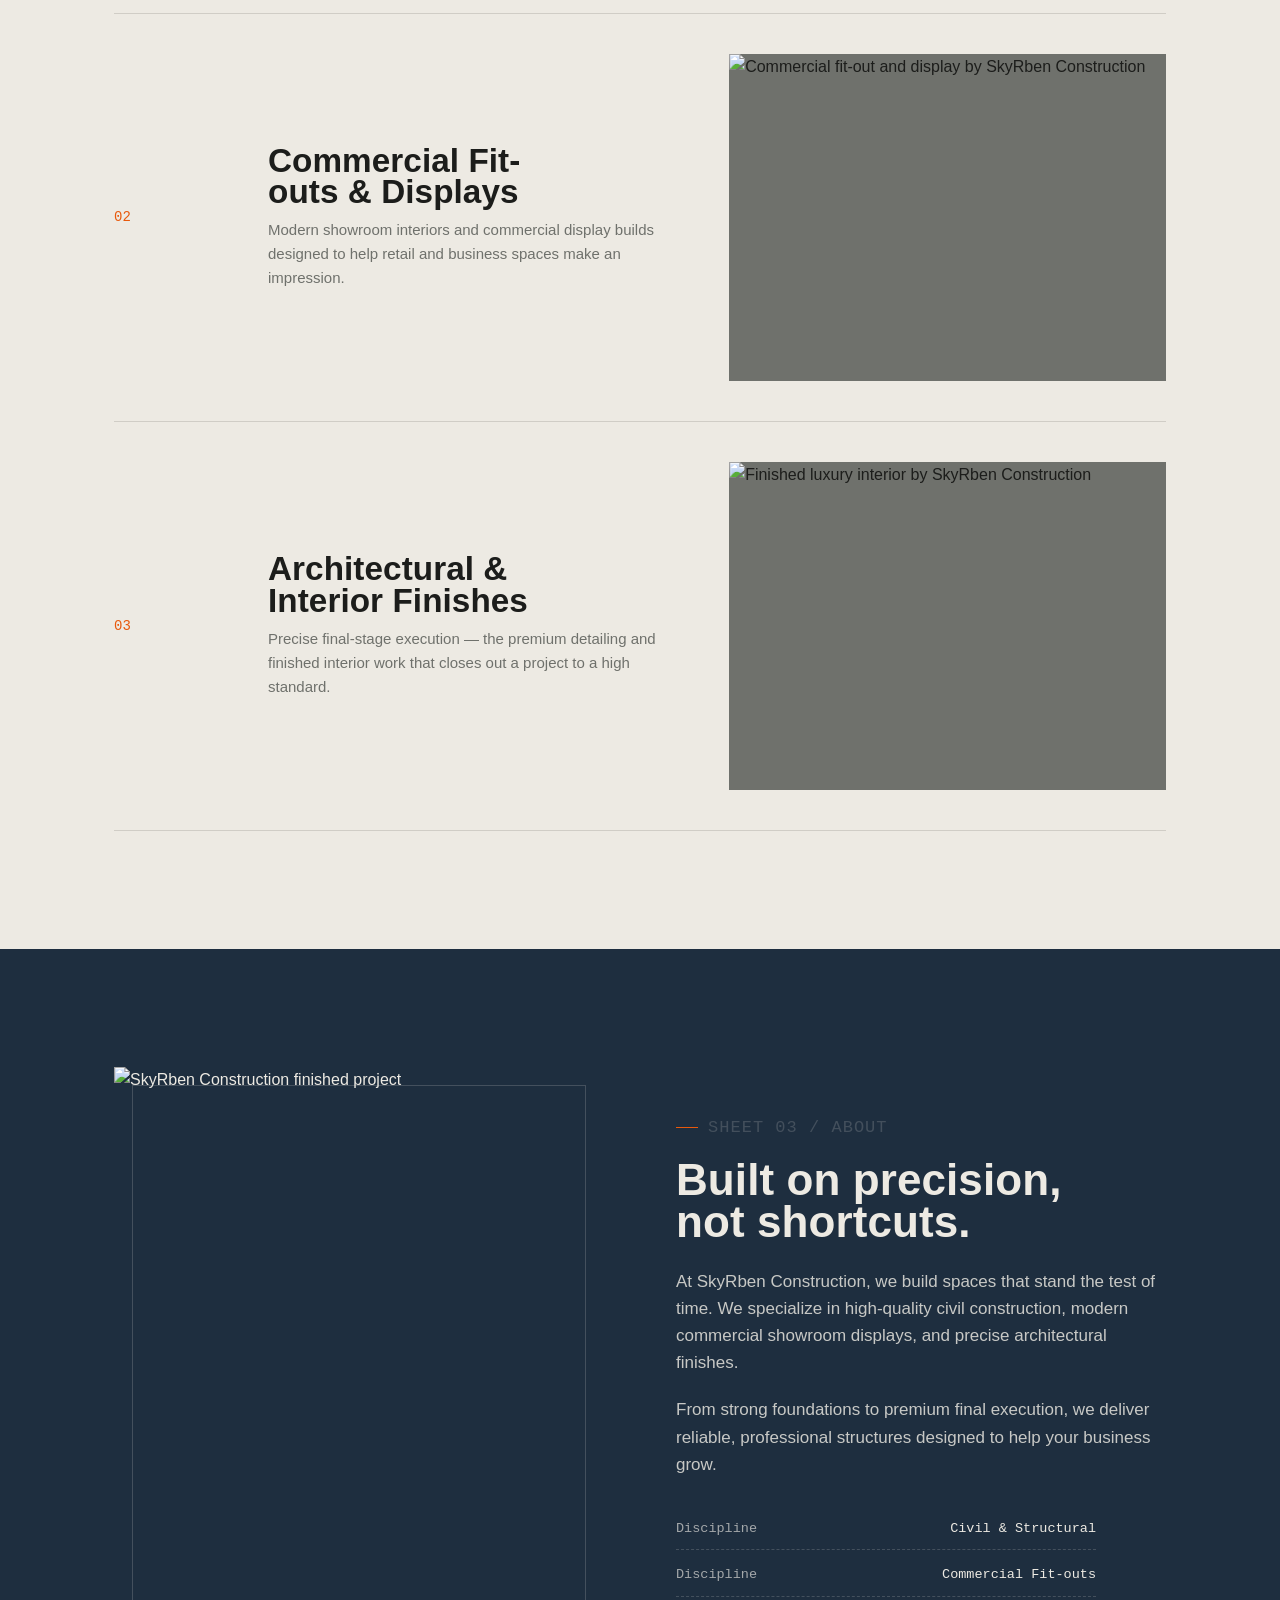
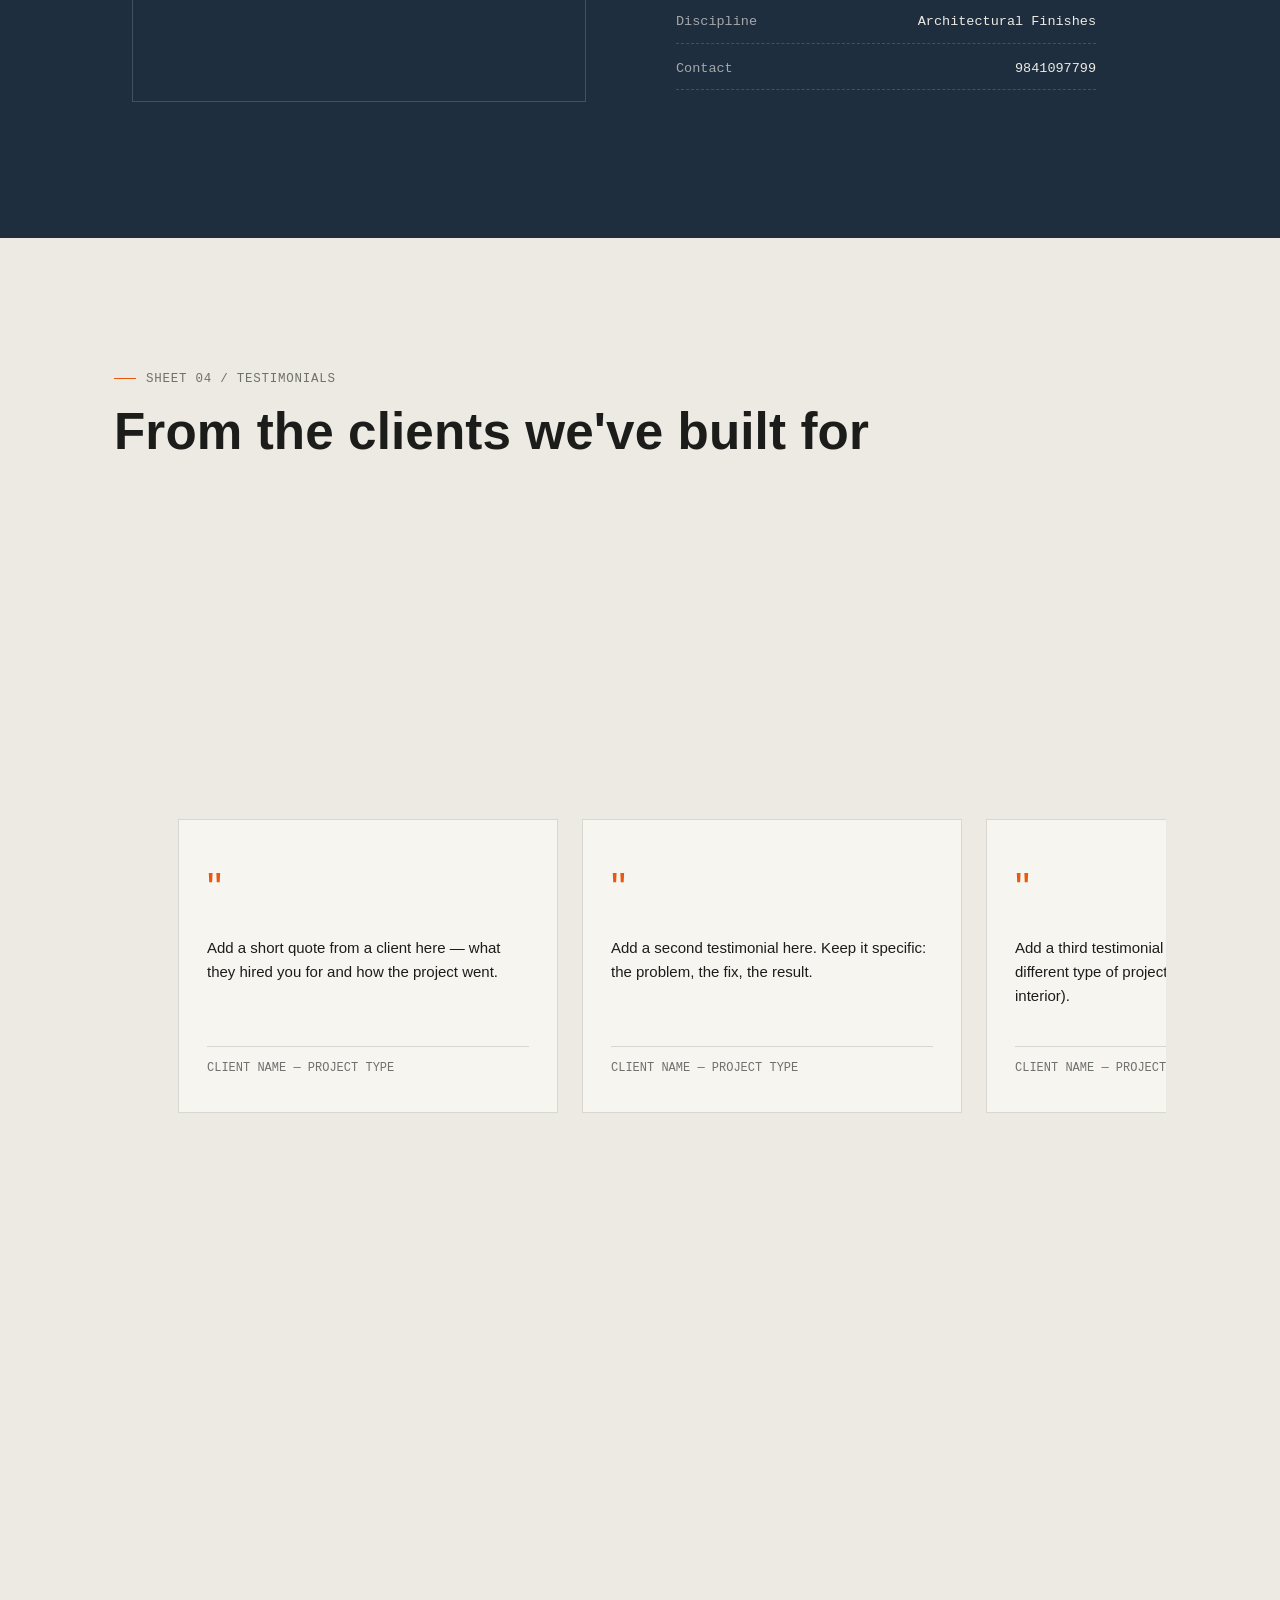
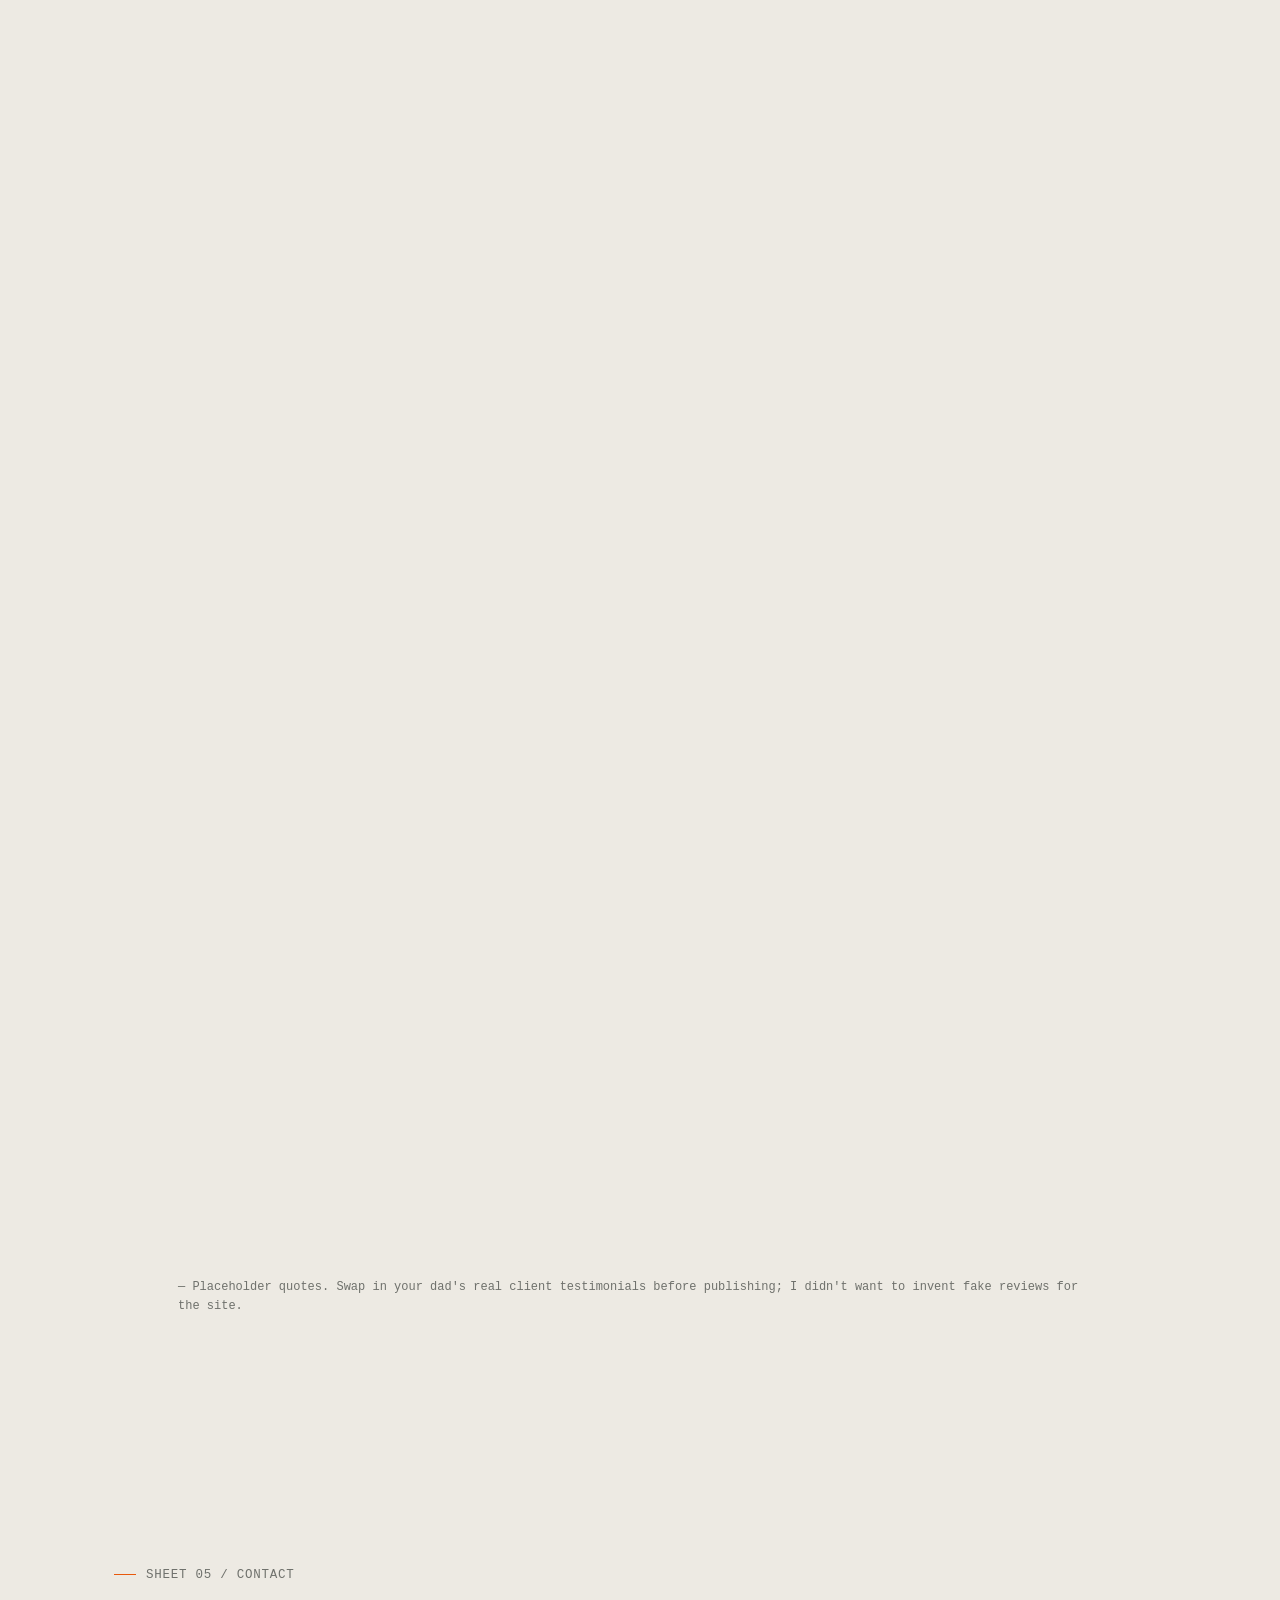
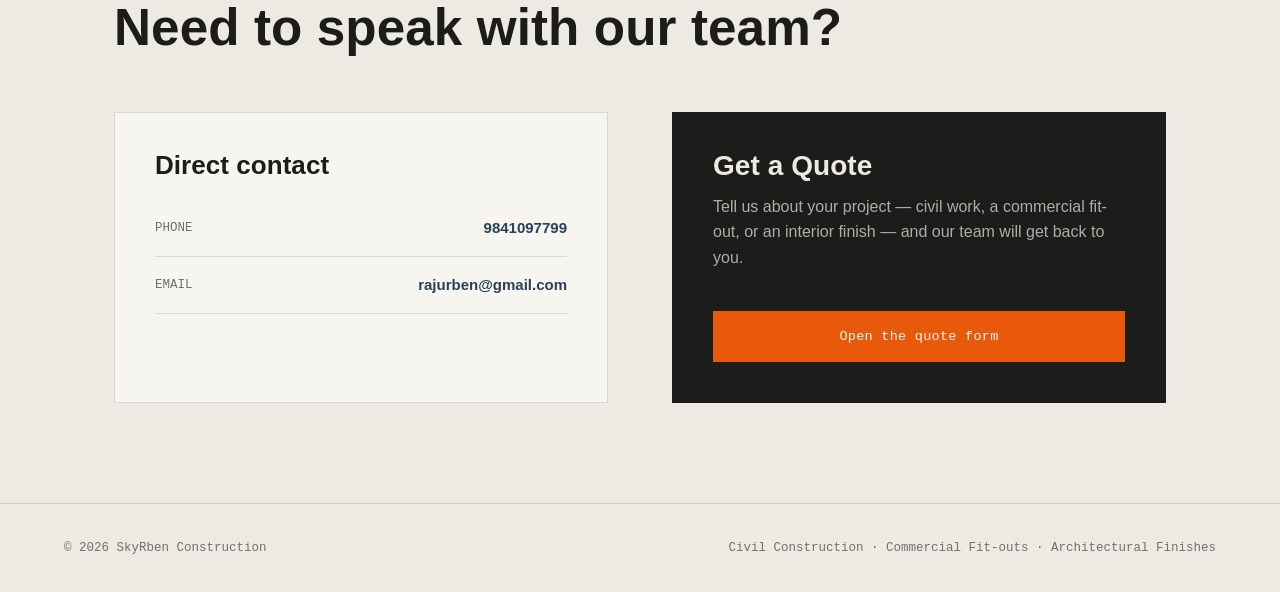
==== commit a94ebefc: "Add files via upload" ====
--- a/main.html
+++ b/main.html
@@ -133,24 +133,33 @@
           <h2>From the clients we've built for</h2>
         </div>
       </div>
-      <div class="testi-track reveal">
-        <div class="testi-card">
-          <span class="quote-mark">"</span>
-          <p class="quote">Add a short quote from a client here — what they hired you for and how the project went.</p>
-          <div class="who">CLIENT NAME — PROJECT TYPE</div>
-        </div>
-        <div class="testi-card">
-          <span class="quote-mark">"</span>
-          <p class="quote">Add a second testimonial here. Keep it specific: the problem, the fix, the result.</p>
-          <div class="who">CLIENT NAME — PROJECT TYPE</div>
-        </div>
-        <div class="testi-card">
-          <span class="quote-mark">"</span>
-          <p class="quote">Add a third testimonial here, ideally from a different type of project (civil vs. fit-out vs. interior).</p>
-          <div class="who">CLIENT NAME — PROJECT TYPE</div>
-        </div>
-      </div>
-      <p class="testi-note">— Placeholder quotes. Swap in your dad's real client testimonials before publishing; I didn't want to invent fake reviews for the site.</p>
+      <div class="pin-scroll-space">
+        <div class="pin-wrap">
+          <div class="testi-h-track" id="testiTrack">
+            <div class="testi-card-h">
+              <span class="quote-mark">"</span>
+              <p class="quote">Add a short quote from a client here — what they hired you for and how the project went.</p>
+              <div class="who">CLIENT NAME — PROJECT TYPE</div>
+            </div>
+            <div class="testi-card-h">
+              <span class="quote-mark">"</span>
+              <p class="quote">Add a second testimonial here. Keep it specific: the problem, the fix, the result.</p>
+              <div class="who">CLIENT NAME — PROJECT TYPE</div>
+            </div>
+            <div class="testi-card-h">
+              <span class="quote-mark">"</span>
+              <p class="quote">Add a third testimonial here, ideally from a different type of project (civil vs. fit-out vs. interior).</p>
+              <div class="who">CLIENT NAME — PROJECT TYPE</div>
+            </div>
+            <div class="testi-card-h">
+              <span class="quote-mark">"</span>
+              <p class="quote">Add a fourth testimonial here if you have one — more cards means more horizontal scroll room.</p>
+              <div class="who">CLIENT NAME — PROJECT TYPE</div>
+            </div>
+          </div>
+        </div>
+      </div>
+      <p class="testi-note container">— Placeholder quotes. Swap in your dad's real client testimonials before publishing; I didn't want to invent fake reviews for the site.</p>
     </div>
   </section>
 
--- a/style.css
+++ b/style.css
@@ -459,6 +459,51 @@
   gap: 12px;
 }
 
+/* -------- pinned horizontal testimonials (Wispr-style) -------- */
+.pin-scroll-space {
+  position: relative;
+  height: 260vh;
+}
+.pin-wrap {
+  position: sticky;
+  top: 0;
+  height: 100vh;
+  overflow: hidden;
+  display: flex;
+  align-items: center;
+}
+.testi-h-track {
+  display: flex;
+  gap: 24px;
+  padding: 0 var(--gutter);
+  will-change: transform;
+}
+.testi-card-h {
+  flex: 0 0 min(78vw, 380px);
+  background: var(--paper);
+  border: 1px solid var(--line);
+  padding: 34px 28px;
+}
+.testi-card-h .quote-mark {
+  font-family: var(--display);
+  font-size: 42px;
+  color: var(--signal);
+  display: block;
+  margin-bottom: 10px;
+}
+.testi-card-h p.quote { font-size: 15px; color: var(--ink); min-height: 90px; }
+.testi-card-h .who {
+  margin-top: 20px;
+  font-family: var(--mono);
+  font-size: 12px;
+  color: var(--steel);
+  border-top: 1px solid var(--line);
+  padding-top: 12px;
+}
+@media (max-width: 900px) {
+  .pin-scroll-space { height: 220vh; }
+}
+
 /* -------- responsive -------- */
 @media (max-width: 900px) {
   .nav-links { display: none; }
